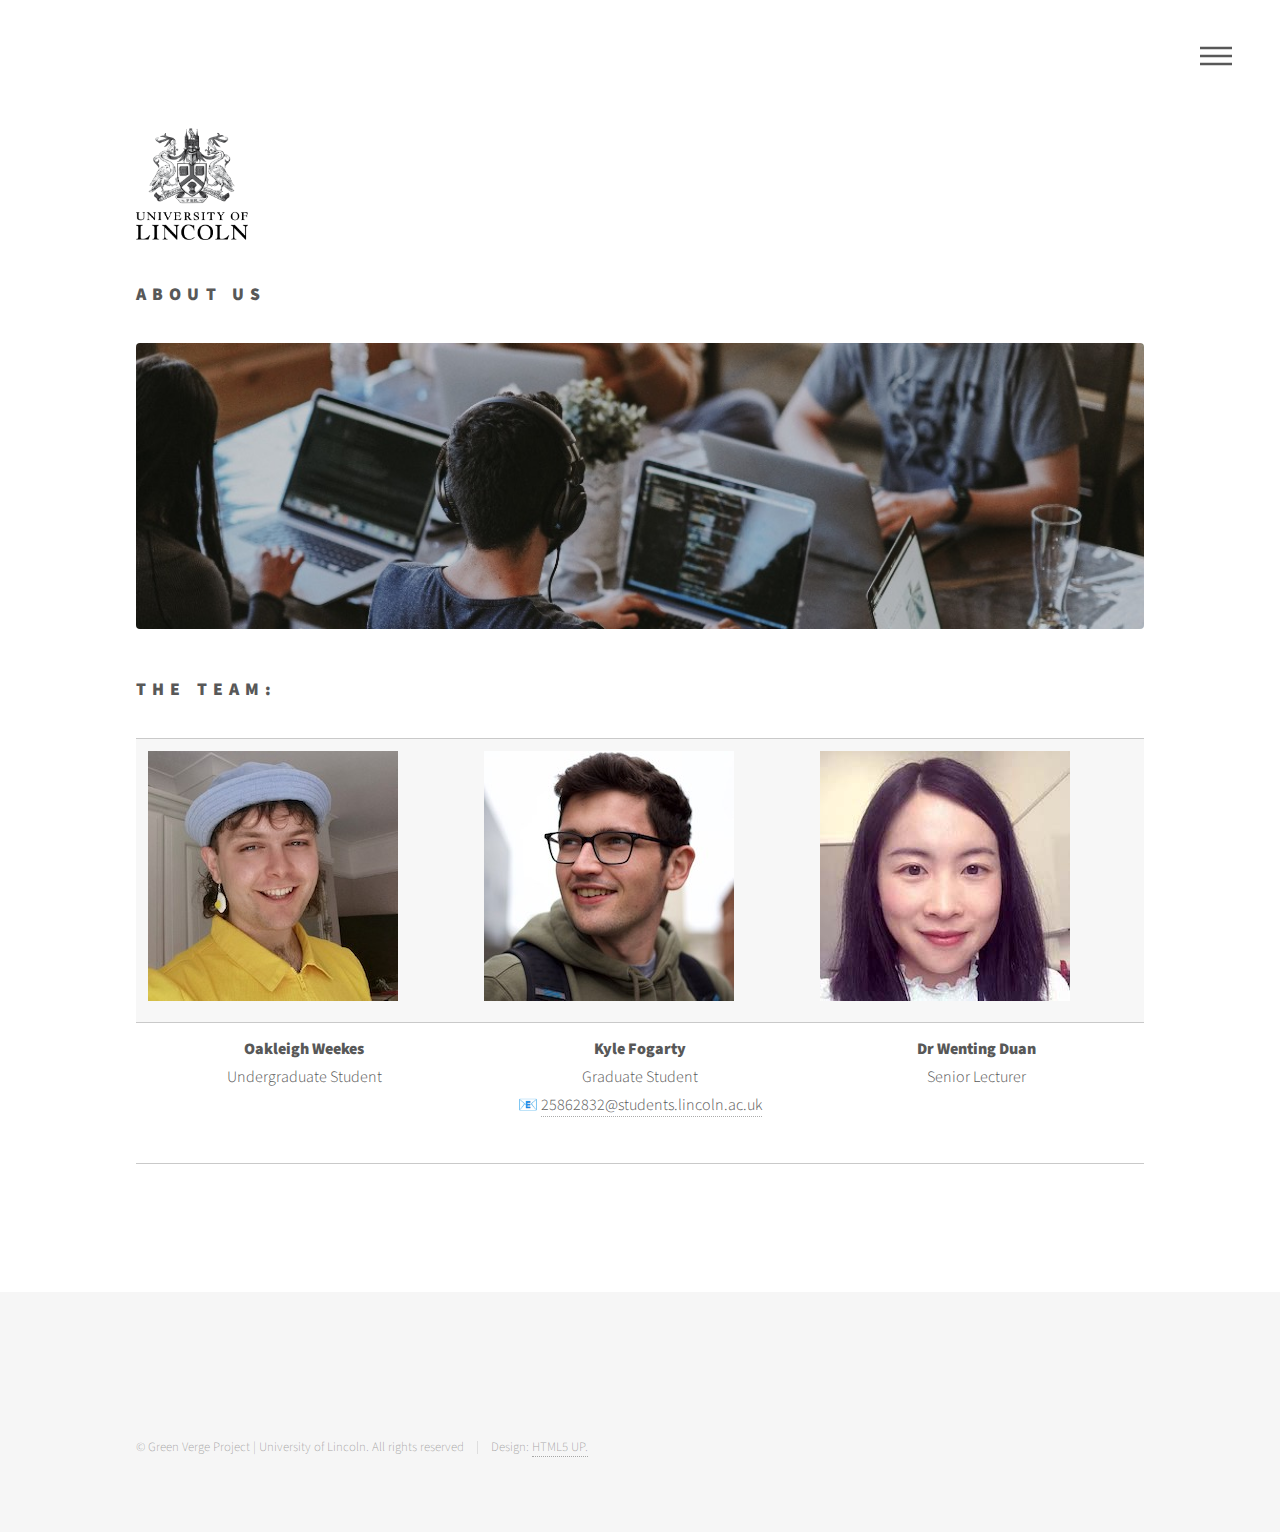
==== about.html @ 8d2dbd04 "Update to website" ====
<!DOCTYPE HTML>
<!--
	Phantom by HTML5 UP
	html5up.net | @ajlkn
	Free for personal and commercial use under the CCA 3.0 license (html5up.net/license)
-->
<html>
	<head>
		<title>Green Verge Project | University of Lincoln</title>
		<meta charset="utf-8" />
		<meta name="viewport" content="width=device-width, initial-scale=1, user-scalable=no" />
		<link rel="stylesheet" href="assets/css/main.css" />
		<noscript><link rel="stylesheet" href="assets/css/noscript.css" /></noscript>
	</head>
	<body class="is-preload">
		<!-- Wrapper -->
			<div id="wrapper">

				<!-- Header -->
					<header id="header">
						<div class="inner">

							<!-- Logo -->
								<a href="index.html" class="logo">
									<span class="symbol"><img src="images/logo.png" alt="" /></span><span class="title"></span>
								</a>

							<!-- Nav -->
								<nav>
									<ul>
										<li><a href="#menu">Menu</a></li>
									</ul>
								</nav>

						</div>
					</header>

				<!-- Menu -->
					<nav id="menu">
						<h2>Menu</h2>
						<ul>
							<li><a href="index.html">Home</a></li>
			
						</ul>
					</nav>

				<!-- Main -->
					<div id="main">
						<div class="inner">
							<h2>About Us</h2>
							<span class="image main"><img src="images/about_banner.jpg" alt="" /></span>
							<h2>The Team: </h2>

							<!-- <h2>Oakleigh Weekes</h2>
							<p><span class="image left"><img src="images/Oakleigh.jpg" alt=""/></span> Oakleigh is Dr Wenting Duan specialises in computer vision, image processing, and medical image analysis, with her main research work focusing on object detection, image segmentation, multi-modal fusion, and explainable artificial intelligence. Real world applications of this research include biomarker detection from exhaled condensates for COPD patients, AI classification of potato diseases, and automatic ultrasound foetal biometric measurements. </p>
						</div>
						<div class="inner">
							<h2>Kyle Fogarty</h2>
							<p><span class="image left"><img src="images/Kyle.jpg" alt=""/></span>Kyle is Dr Wenting Duan specialises in computer vision, image processing, and medical image analysis, with her main research work focusing on object detection, image segmentation, multi-modal fusion, and explainable artificial intelligence. Real world applications of this research include biomarker detection from exhaled condensates for COPD patients, AI classification of potato diseases, and automatic ultrasound foetal biometric measurements.</p>
						<hr/>
							
							<h2>Dr Wenting Duan</h2>
							<p><span class="image left"><img src="images/Wenting.jpeg" alt="" /></span> Dr Wenting Duan specialises in computer vision, image processing, and medical image analysis, with her main research work focusing on object detection, image segmentation, multi-modal fusion, and explainable artificial intelligence. Real world applications of this research include biomarker detection from exhaled condensates for COPD patients, AI classification of potato diseases, and automatic ultrasound foetal biometric measurements.</p>

							<table>
								<tr>
								  <td style="width:70%"><img src="images/Oakleigh.jpg" alt=""/></td>
								  <td style="width:100%"><p> Dr Wenting Duan specialises in computer vision, image processing, and medical image analysis, with her main research work focusing on object detection, image segmentation, multi-modal fusion, and explainable artificial intelligence. Real world applications of this research include biomarker detection from exhaled condensates for COPD patients, AI classification of potato diseases, and automatic ultrasound foetal biometric measurements.</p></td>
								  
								</tr>
								<tr>
									<td><img src="images/Kyle.jpg" alt=""/></td>
									<td align="left"><p> Blah blah</p></td>
									
								  </tr>
								  <tr>
									<td><img src="images/Wenting.jpeg" alt=""/></td>
									<td align="left"><p> Dr Wenting Duan specialises in computer vision, image processing, and medical image analysis, with her main research work focusing on object detection, image segmentation, multi-modal fusion, and explainable artificial intelligence. Real world applications of this research include biomarker detection from exhaled condensates for COPD patients, AI classification of potato diseases, and automatic ultrasound foetal biometric measurements.</p></td>
									
								  </tr>
							  </table>-->
							  <table>
								<tr>
								  <td style="width: 250px;"><img src="images/Oakleigh.jpg" alt=""/></td>
								  <td style="width: 250px;"><img src="images/Kyle.jpg" alt=""/></td>
								  <td style="width: 250px;"><img src="images/Wenting.jpeg" alt=""/></td>
								</tr>
								<tr>
									<td><p  style="text-align:center;"> <strong>Oakleigh Weekes </strong><br> Undergraduate Student</p> </td>
									<td><p  style="text-align:center;"> <strong>Kyle Fogarty</strong> <br> Graduate Student <br> 📧 <a href="mailto:25862832@students.lincoln.ac.uk">25862832@students.lincoln.ac.uk</a></p></td>
									<td><p  style="text-align:center;"> <strong>Dr Wenting Duan</strong> <br> Senior Lecturer </p></td>
								  </tr>
								</table>
						</div>
					</div>

					<!-- Footer -->
					<footer id="footer">
						<div class="inner">
							<ul class="copyright">
								<li>&copy; Green Verge Project | University of Lincoln. All rights reserved</li><li>Design: <a href="http://html5up.net">HTML5 UP.</a>
								</a></li>
							</ul>
					
					</footer>

			
  

  
  
			</div>

		<!-- Scripts -->
			<script src="assets/js/jquery.min.js"></script>
			<script src="assets/js/browser.min.js"></script>
			<script src="assets/js/breakpoints.min.js"></script>
			<script src="assets/js/util.js"></script>
			<script src="assets/js/main.js"></script>

	</body>
</html>
---- assets/css/main.css ----
@import url(fontawesome-all.min.css);
@import url("https://fonts.googleapis.com/css?family=Source+Sans+Pro:300,700,900");

/*
	Phantom by HTML5 UP
	html5up.net | @ajlkn
	Free for personal and commercial use under the CCA 3.0 license (html5up.net/license)
*/

html, body, div, span, applet, object,
iframe, h1, h2, h3, h4, h5, h6, p, blockquote,
pre, a, abbr, acronym, address, big, cite,
code, del, dfn, em, img, ins, kbd, q, s, samp,
small, strike, strong, sub, sup, tt, var, b,
u, i, center, dl, dt, dd, ol, ul, li, fieldset,
form, label, legend, table, caption, tbody,
tfoot, thead, tr, th, td, article, aside,
canvas, details, embed, figure, figcaption,
footer, header, hgroup, menu, nav, output, ruby,
section, summary, time, mark, audio, video {
	margin: 0;
	padding: 0;
	border: 0;
	font-size: 100%;
	font: inherit;
	vertical-align: baseline;}

article, aside, details, figcaption, figure,
footer, header, hgroup, menu, nav, section {
	display: block;}

body {
	line-height: 1;
}

ol, ul {
	list-style: none;
}

blockquote, q {
	quotes: none;
}

	blockquote:before, blockquote:after, q:before, q:after {
		content: '';
		content: none;
	}

table {
	border-collapse: collapse;
	border-spacing: 0;
}

body {
	-webkit-text-size-adjust: none;
}

mark {
	background-color: transparent;
	color: inherit;
}

input::-moz-focus-inner {
	border: 0;
	padding: 0;
}

input, select, textarea {
	-moz-appearance: none;
	-webkit-appearance: none;
	-ms-appearance: none;
	appearance: none;
}

/* Basic */

	@-ms-viewport {
		width: device-width;
	}

	body {
		-ms-overflow-style: scrollbar;
	}

	@media screen and (max-width: 480px) {

		html, body {
			min-width: 320px;
		}

	}

	html {
		box-sizing: border-box;
	}

	*, *:before, *:after {
		box-sizing: inherit;
	}

	body {
		background: #ffffff;
	}

		body.is-preload *, body.is-preload *:before, body.is-preload *:after {
			-moz-animation: none !important;
			-webkit-animation: none !important;
			-ms-animation: none !important;
			animation: none !important;
			-moz-transition: none !important;
			-webkit-transition: none !important;
			-ms-transition: none !important;
			transition: none !important;
		}

/* Type */

	body, input, select, textarea {
		color: #585858;
		font-family: "Source Sans Pro", Helvetica, sans-serif;
		font-size: 16pt;
		font-weight: 300;
		line-height: 1.75;
	}

		@media screen and (max-width: 1680px) {

			body, input, select, textarea {
				font-size: 14pt;
			}

		}

		@media screen and (max-width: 1280px) {

			body, input, select, textarea {
				font-size: 12pt;
			}

		}

	a {
		-moz-transition: border-bottom-color 0.2s ease, color 0.2s ease;
		-webkit-transition: border-bottom-color 0.2s ease, color 0.2s ease;
		-ms-transition: border-bottom-color 0.2s ease, color 0.2s ease;
		transition: border-bottom-color 0.2s ease, color 0.2s ease;
		text-decoration: none;
		color: #585858;
		border-bottom: dotted 1px rgba(88, 88, 88, 0.5);
	}

		a:hover {
			border-bottom-color: transparent;
			color: #f2849e !important;
		}

	strong, b {
		font-weight: 900;
	}

	em, i {
		font-style: italic;
	}

	p {
		margin: 0 0 2em 0;
	}

	h1 {
		font-size: 2.75em;
		font-weight: 700;
		line-height: 1.3;
		margin: 0 0 1em 0;
		letter-spacing: -0.035em;
	}

		h1 a {
			color: inherit;
		}

		@media screen and (max-width: 736px) {

			h1 {
				font-size: 2em;
				margin: 0 0 1em 0;
			}

		}

		@media screen and (max-width: 360px) {

			h1 {
				font-size: 1.75em;
			}

		}

	h2, h3, h4, h5, h6 {
		font-weight: 900;
		line-height: 1.5;
		margin: 0 0 2em 0;
		text-transform: uppercase;
		letter-spacing: 0.35em;
	}

		h2 a, h3 a, h4 a, h5 a, h6 a {
			color: inherit;
		}

	h2 {
		font-size: 1.1em;
	}

	h3 {
		font-size: 1em;
	}

	h4 {
		font-size: 0.8em;
	}

	h5 {
		font-size: 0.8em;
	}

	h6 {
		font-size: 0.8em;
	}

	@media screen and (max-width: 980px) {

		h1 br, h2 br, h3 br, h4 br, h5 br, h6 br {
			display: none;
		}

	}

	@media screen and (max-width: 736px) {

		h2 {
			font-size: 1em;
		}

		h3 {
			font-size: 0.8em;
		}

	}

	sub {
		font-size: 0.8em;
		position: relative;
		top: 0.5em;
	}

	sup {
		font-size: 0.8em;
		position: relative;
		top: -0.5em;
	}

	blockquote {
		border-left: solid 4px #c9c9c9;
		font-style: italic;
		margin: 0 0 2em 0;
		padding: 0.5em 0 0.5em 2em;
	}

	code {
		background: rgba(144, 144, 144, 0.075);
		border-radius: 4px;
		border: solid 1px #c9c9c9;
		font-family: "Courier New", monospace;
		font-size: 0.9em;
		margin: 0 0.25em;
		padding: 0.25em 0.65em;
	}

	pre {
		-webkit-overflow-scrolling: touch;
		font-family: "Courier New", monospace;
		font-size: 0.9em;
		margin: 0 0 2em 0;
	}

		pre code {
			display: block;
			line-height: 1.75;
			padding: 1em 1.5em;
			overflow-x: auto;
		}

	hr {
		border: 0;
		border-bottom: solid 1px #c9c9c9;
		margin: 2em 0;
	}

		hr.major {
			margin: 3em 0;
		}

	.align-left {
		text-align: left;
	}

	.align-center {
		text-align: center;
	}

	.align-right {
		text-align: right;
	}

/* Row */

	.row {
		display: flex;
		flex-wrap: wrap;
		box-sizing: border-box;
		align-items: stretch;
	}

		.row > * {
			box-sizing: border-box;
		}

		.row.gtr-uniform > * > :last-child {
			margin-bottom: 0;
		}

		.row.aln-left {
			justify-content: flex-start;
		}

		.row.aln-center {
			justify-content: center;
		}

		.row.aln-right {
			justify-content: flex-end;
		}

		.row.aln-top {
			align-items: flex-start;
		}

		.row.aln-middle {
			align-items: center;
		}

		.row.aln-bottom {
			align-items: flex-end;
		}

		.row > .imp {
			order: -1;
		}

		.row > .col-1 {
			width: 8.33333%;
		}

		.row > .off-1 {
			margin-left: 8.33333%;
		}

		.row > .col-2 {
			width: 16.66667%;
		}

		.row > .off-2 {
			margin-left: 16.66667%;
		}

		.row > .col-3 {
			width: 25%;
		}

		.row > .off-3 {
			margin-left: 25%;
		}

		.row > .col-4 {
			width: 33.33333%;
		}

		.row > .off-4 {
			margin-left: 33.33333%;
		}

		.row > .col-5 {
			width: 41.66667%;
		}

		.row > .off-5 {
			margin-left: 41.66667%;
		}

		.row > .col-6 {
			width: 50%;
		}

		.row > .off-6 {
			margin-left: 50%;
		}

		.row > .col-7 {
			width: 58.33333%;
		}

		.row > .off-7 {
			margin-left: 58.33333%;
		}

		.row > .col-8 {
			width: 66.66667%;
		}

		.row > .off-8 {
			margin-left: 66.66667%;
		}

		.row > .col-9 {
			width: 75%;
		}

		.row > .off-9 {
			margin-left: 75%;
		}

		.row > .col-10 {
			width: 83.33333%;
		}

		.row > .off-10 {
			margin-left: 83.33333%;
		}

		.row > .col-11 {
			width: 91.66667%;
		}

		.row > .off-11 {
			margin-left: 91.66667%;
		}

		.row > .col-12 {
			width: 100%;
		}

		.row > .off-12 {
			margin-left: 100%;
		}

		.row.gtr-0 {
			margin-top: 0;
			margin-left: 0em;
		}

			.row.gtr-0 > * {
				padding: 0 0 0 0em;
			}

			.row.gtr-0.gtr-uniform {
				margin-top: 0em;
			}

				.row.gtr-0.gtr-uniform > * {
					padding-top: 0em;
				}

		.row.gtr-25 {
			margin-top: 0;
			margin-left: -0.5em;
		}

			.row.gtr-25 > * {
				padding: 0 0 0 0.5em;
			}

			.row.gtr-25.gtr-uniform {
				margin-top: -0.5em;
			}

				.row.gtr-25.gtr-uniform > * {
					padding-top: 0.5em;
				}

		.row.gtr-50 {
			margin-top: 0;
			margin-left: -1em;
		}

			.row.gtr-50 > * {
				padding: 0 0 0 1em;
			}

			.row.gtr-50.gtr-uniform {
				margin-top: -1em;
			}

				.row.gtr-50.gtr-uniform > * {
					padding-top: 1em;
				}

		.row {
			margin-top: 0;
			margin-left: -2em;
		}

			.row > * {
				padding: 0 0 0 2em;
			}

			.row.gtr-uniform {
				margin-top: -2em;
			}

				.row.gtr-uniform > * {
					padding-top: 2em;
				}

		.row.gtr-150 {
			margin-top: 0;
			margin-left: -3em;
		}

			.row.gtr-150 > * {
				padding: 0 0 0 3em;
			}

			.row.gtr-150.gtr-uniform {
				margin-top: -3em;
			}

				.row.gtr-150.gtr-uniform > * {
					padding-top: 3em;
				}

		.row.gtr-200 {
			margin-top: 0;
			margin-left: -4em;
		}

			.row.gtr-200 > * {
				padding: 0 0 0 4em;
			}

			.row.gtr-200.gtr-uniform {
				margin-top: -4em;
			}

				.row.gtr-200.gtr-uniform > * {
					padding-top: 4em;
				}

		@media screen and (max-width: 1680px) {

			.row {
				display: flex;
				flex-wrap: wrap;
				box-sizing: border-box;
				align-items: stretch;
			}

				.row > * {
					box-sizing: border-box;
				}

				.row.gtr-uniform > * > :last-child {
					margin-bottom: 0;
				}

				.row.aln-left {
					justify-content: flex-start;
				}

				.row.aln-center {
					justify-content: center;
				}

				.row.aln-right {
					justify-content: flex-end;
				}

				.row.aln-top {
					align-items: flex-start;
				}

				.row.aln-middle {
					align-items: center;
				}

				.row.aln-bottom {
					align-items: flex-end;
				}

				.row > .imp-xlarge {
					order: -1;
				}

				.row > .col-1-xlarge {
					width: 8.33333%;
				}

				.row > .off-1-xlarge {
					margin-left: 8.33333%;
				}

				.row > .col-2-xlarge {
					width: 16.66667%;
				}

				.row > .off-2-xlarge {
					margin-left: 16.66667%;
				}

				.row > .col-3-xlarge {
					width: 25%;
				}

				.row > .off-3-xlarge {
					margin-left: 25%;
				}

				.row > .col-4-xlarge {
					width: 33.33333%;
				}

				.row > .off-4-xlarge {
					margin-left: 33.33333%;
				}

				.row > .col-5-xlarge {
					width: 41.66667%;
				}

				.row > .off-5-xlarge {
					margin-left: 41.66667%;
				}

				.row > .col-6-xlarge {
					width: 50%;
				}

				.row > .off-6-xlarge {
					margin-left: 50%;
				}

				.row > .col-7-xlarge {
					width: 58.33333%;
				}

				.row > .off-7-xlarge {
					margin-left: 58.33333%;
				}

				.row > .col-8-xlarge {
					width: 66.66667%;
				}

				.row > .off-8-xlarge {
					margin-left: 66.66667%;
				}

				.row > .col-9-xlarge {
					width: 75%;
				}

				.row > .off-9-xlarge {
					margin-left: 75%;
				}

				.row > .col-10-xlarge {
					width: 83.33333%;
				}

				.row > .off-10-xlarge {
					margin-left: 83.33333%;
				}

				.row > .col-11-xlarge {
					width: 91.66667%;
				}

				.row > .off-11-xlarge {
					margin-left: 91.66667%;
				}

				.row > .col-12-xlarge {
					width: 100%;
				}

				.row > .off-12-xlarge {
					margin-left: 100%;
				}

				.row.gtr-0 {
					margin-top: 0;
					margin-left: 0em;
				}

					.row.gtr-0 > * {
						padding: 0 0 0 0em;
					}

					.row.gtr-0.gtr-uniform {
						margin-top: 0em;
					}

						.row.gtr-0.gtr-uniform > * {
							padding-top: 0em;
						}

				.row.gtr-25 {
					margin-top: 0;
					margin-left: -0.5em;
				}

					.row.gtr-25 > * {
						padding: 0 0 0 0.5em;
					}

					.row.gtr-25.gtr-uniform {
						margin-top: -0.5em;
					}

						.row.gtr-25.gtr-uniform > * {
							padding-top: 0.5em;
						}

				.row.gtr-50 {
					margin-top: 0;
					margin-left: -1em;
				}

					.row.gtr-50 > * {
						padding: 0 0 0 1em;
					}

					.row.gtr-50.gtr-uniform {
						margin-top: -1em;
					}

						.row.gtr-50.gtr-uniform > * {
							padding-top: 1em;
						}

				.row {
					margin-top: 0;
					margin-left: -2em;
				}

					.row > * {
						padding: 0 0 0 2em;
					}

					.row.gtr-uniform {
						margin-top: -2em;
					}

						.row.gtr-uniform > * {
							padding-top: 2em;
						}

				.row.gtr-150 {
					margin-top: 0;
					margin-left: -3em;
				}

					.row.gtr-150 > * {
						padding: 0 0 0 3em;
					}

					.row.gtr-150.gtr-uniform {
						margin-top: -3em;
					}

						.row.gtr-150.gtr-uniform > * {
							padding-top: 3em;
						}

				.row.gtr-200 {
					margin-top: 0;
					margin-left: -4em;
				}

					.row.gtr-200 > * {
						padding: 0 0 0 4em;
					}

					.row.gtr-200.gtr-uniform {
						margin-top: -4em;
					}

						.row.gtr-200.gtr-uniform > * {
							padding-top: 4em;
						}

		}

		@media screen and (max-width: 1280px) {

			.row {
				display: flex;
				flex-wrap: wrap;
				box-sizing: border-box;
				align-items: stretch;
			}

				.row > * {
					box-sizing: border-box;
				}

				.row.gtr-uniform > * > :last-child {
					margin-bottom: 0;
				}

				.row.aln-left {
					justify-content: flex-start;
				}

				.row.aln-center {
					justify-content: center;
				}

				.row.aln-right {
					justify-content: flex-end;
				}

				.row.aln-top {
					align-items: flex-start;
				}

				.row.aln-middle {
					align-items: center;
				}

				.row.aln-bottom {
					align-items: flex-end;
				}

				.row > .imp-large {
					order: -1;
				}

				.row > .col-1-large {
					width: 8.33333%;
				}

				.row > .off-1-large {
					margin-left: 8.33333%;
				}

				.row > .col-2-large {
					width: 16.66667%;
				}

				.row > .off-2-large {
					margin-left: 16.66667%;
				}

				.row > .col-3-large {
					width: 25%;
				}

				.row > .off-3-large {
					margin-left: 25%;
				}

				.row > .col-4-large {
					width: 33.33333%;
				}

				.row > .off-4-large {
					margin-left: 33.33333%;
				}

				.row > .col-5-large {
					width: 41.66667%;
				}

				.row > .off-5-large {
					margin-left: 41.66667%;
				}

				.row > .col-6-large {
					width: 50%;
				}

				.row > .off-6-large {
					margin-left: 50%;
				}

				.row > .col-7-large {
					width: 58.33333%;
				}

				.row > .off-7-large {
					margin-left: 58.33333%;
				}

				.row > .col-8-large {
					width: 66.66667%;
				}

				.row > .off-8-large {
					margin-left: 66.66667%;
				}

				.row > .col-9-large {
					width: 75%;
				}

				.row > .off-9-large {
					margin-left: 75%;
				}

				.row > .col-10-large {
					width: 83.33333%;
				}

				.row > .off-10-large {
					margin-left: 83.33333%;
				}

				.row > .col-11-large {
					width: 91.66667%;
				}

				.row > .off-11-large {
					margin-left: 91.66667%;
				}

				.row > .col-12-large {
					width: 100%;
				}

				.row > .off-12-large {
					margin-left: 100%;
				}

				.row.gtr-0 {
					margin-top: 0;
					margin-left: 0em;
				}

					.row.gtr-0 > * {
						padding: 0 0 0 0em;
					}

					.row.gtr-0.gtr-uniform {
						margin-top: 0em;
					}

						.row.gtr-0.gtr-uniform > * {
							padding-top: 0em;
						}

				.row.gtr-25 {
					margin-top: 0;
					margin-left: -0.5em;
				}

					.row.gtr-25 > * {
						padding: 0 0 0 0.5em;
					}

					.row.gtr-25.gtr-uniform {
						margin-top: -0.5em;
					}

						.row.gtr-25.gtr-uniform > * {
							padding-top: 0.5em;
						}

				.row.gtr-50 {
					margin-top: 0;
					margin-left: -1em;
				}

					.row.gtr-50 > * {
						padding: 0 0 0 1em;
					}

					.row.gtr-50.gtr-uniform {
						margin-top: -1em;
					}

						.row.gtr-50.gtr-uniform > * {
							padding-top: 1em;
						}

				.row {
					margin-top: 0;
					margin-left: -2em;
				}

					.row > * {
						padding: 0 0 0 2em;
					}

					.row.gtr-uniform {
						margin-top: -2em;
					}

						.row.gtr-uniform > * {
							padding-top: 2em;
						}

				.row.gtr-150 {
					margin-top: 0;
					margin-left: -3em;
				}

					.row.gtr-150 > * {
						padding: 0 0 0 3em;
					}

					.row.gtr-150.gtr-uniform {
						margin-top: -3em;
					}

						.row.gtr-150.gtr-uniform > * {
							padding-top: 3em;
						}

				.row.gtr-200 {
					margin-top: 0;
					margin-left: -4em;
				}

					.row.gtr-200 > * {
						padding: 0 0 0 4em;
					}

					.row.gtr-200.gtr-uniform {
						margin-top: -4em;
					}

						.row.gtr-200.gtr-uniform > * {
							padding-top: 4em;
						}

		}

		@media screen and (max-width: 980px) {

			.row {
				display: flex;
				flex-wrap: wrap;
				box-sizing: border-box;
				align-items: stretch;
			}

				.row > * {
					box-sizing: border-box;
				}

				.row.gtr-uniform > * > :last-child {
					margin-bottom: 0;
				}

				.row.aln-left {
					justify-content: flex-start;
				}

				.row.aln-center {
					justify-content: center;
				}

				.row.aln-right {
					justify-content: flex-end;
				}

				.row.aln-top {
					align-items: flex-start;
				}

				.row.aln-middle {
					align-items: center;
				}

				.row.aln-bottom {
					align-items: flex-end;
				}

				.row > .imp-medium {
					order: -1;
				}

				.row > .col-1-medium {
					width: 8.33333%;
				}

				.row > .off-1-medium {
					margin-left: 8.33333%;
				}

				.row > .col-2-medium {
					width: 16.66667%;
				}

				.row > .off-2-medium {
					margin-left: 16.66667%;
				}

				.row > .col-3-medium {
					width: 25%;
				}

				.row > .off-3-medium {
					margin-left: 25%;
				}

				.row > .col-4-medium {
					width: 33.33333%;
				}

				.row > .off-4-medium {
					margin-left: 33.33333%;
				}

				.row > .col-5-medium {
					width: 41.66667%;
				}

				.row > .off-5-medium {
					margin-left: 41.66667%;
				}

				.row > .col-6-medium {
					width: 50%;
				}

				.row > .off-6-medium {
					margin-left: 50%;
				}

				.row > .col-7-medium {
					width: 58.33333%;
				}

				.row > .off-7-medium {
					margin-left: 58.33333%;
				}

				.row > .col-8-medium {
					width: 66.66667%;
				}

				.row > .off-8-medium {
					margin-left: 66.66667%;
				}

				.row > .col-9-medium {
					width: 75%;
				}

				.row > .off-9-medium {
					margin-left: 75%;
				}

				.row > .col-10-medium {
					width: 83.33333%;
				}

				.row > .off-10-medium {
					margin-left: 83.33333%;
				}

				.row > .col-11-medium {
					width: 91.66667%;
				}

				.row > .off-11-medium {
					margin-left: 91.66667%;
				}

				.row > .col-12-medium {
					width: 100%;
				}

				.row > .off-12-medium {
					margin-left: 100%;
				}

				.row.gtr-0 {
					margin-top: 0;
					margin-left: 0em;
				}

					.row.gtr-0 > * {
						padding: 0 0 0 0em;
					}

					.row.gtr-0.gtr-uniform {
						margin-top: 0em;
					}

						.row.gtr-0.gtr-uniform > * {
							padding-top: 0em;
						}

				.row.gtr-25 {
					margin-top: 0;
					margin-left: -0.375em;
				}

					.row.gtr-25 > * {
						padding: 0 0 0 0.375em;
					}

					.row.gtr-25.gtr-uniform {
						margin-top: -0.375em;
					}

						.row.gtr-25.gtr-uniform > * {
							padding-top: 0.375em;
						}

				.row.gtr-50 {
					margin-top: 0;
					margin-left: -0.75em;
				}

					.row.gtr-50 > * {
						padding: 0 0 0 0.75em;
					}

					.row.gtr-50.gtr-uniform {
						margin-top: -0.75em;
					}

						.row.gtr-50.gtr-uniform > * {
							padding-top: 0.75em;
						}

				.row {
					margin-top: 0;
					margin-left: -1.5em;
				}

					.row > * {
						padding: 0 0 0 1.5em;
					}

					.row.gtr-uniform {
						margin-top: -1.5em;
					}

						.row.gtr-uniform > * {
							padding-top: 1.5em;
						}

				.row.gtr-150 {
					margin-top: 0;
					margin-left: -2.25em;
				}

					.row.gtr-150 > * {
						padding: 0 0 0 2.25em;
					}

					.row.gtr-150.gtr-uniform {
						margin-top: -2.25em;
					}

						.row.gtr-150.gtr-uniform > * {
							padding-top: 2.25em;
						}

				.row.gtr-200 {
					margin-top: 0;
					margin-left: -3em;
				}

					.row.gtr-200 > * {
						padding: 0 0 0 3em;
					}

					.row.gtr-200.gtr-uniform {
						margin-top: -3em;
					}

						.row.gtr-200.gtr-uniform > * {
							padding-top: 3em;
						}

		}

		@media screen and (max-width: 736px) {

			.row {
				display: flex;
				flex-wrap: wrap;
				box-sizing: border-box;
				align-items: stretch;
			}

				.row > * {
					box-sizing: border-box;
				}

				.row.gtr-uniform > * > :last-child {
					margin-bottom: 0;
				}

				.row.aln-left {
					justify-content: flex-start;
				}

				.row.aln-center {
					justify-content: center;
				}

				.row.aln-right {
					justify-content: flex-end;
				}

				.row.aln-top {
					align-items: flex-start;
				}

				.row.aln-middle {
					align-items: center;
				}

				.row.aln-bottom {
					align-items: flex-end;
				}

				.row > .imp-small {
					order: -1;
				}

				.row > .col-1-small {
					width: 8.33333%;
				}

				.row > .off-1-small {
					margin-left: 8.33333%;
				}

				.row > .col-2-small {
					width: 16.66667%;
				}

				.row > .off-2-small {
					margin-left: 16.66667%;
				}

				.row > .col-3-small {
					width: 25%;
				}

				.row > .off-3-small {
					margin-left: 25%;
				}

				.row > .col-4-small {
					width: 33.33333%;
				}

				.row > .off-4-small {
					margin-left: 33.33333%;
				}

				.row > .col-5-small {
					width: 41.66667%;
				}

				.row > .off-5-small {
					margin-left: 41.66667%;
				}

				.row > .col-6-small {
					width: 50%;
				}

				.row > .off-6-small {
					margin-left: 50%;
				}

				.row > .col-7-small {
					width: 58.33333%;
				}

				.row > .off-7-small {
					margin-left: 58.33333%;
				}

				.row > .col-8-small {
					width: 66.66667%;
				}

				.row > .off-8-small {
					margin-left: 66.66667%;
				}

				.row > .col-9-small {
					width: 75%;
				}

				.row > .off-9-small {
					margin-left: 75%;
				}

				.row > .col-10-small {
					width: 83.33333%;
				}

				.row > .off-10-small {
					margin-left: 83.33333%;
				}

				.row > .col-11-small {
					width: 91.66667%;
				}

				.row > .off-11-small {
					margin-left: 91.66667%;
				}

				.row > .col-12-small {
					width: 100%;
				}

				.row > .off-12-small {
					margin-left: 100%;
				}

				.row.gtr-0 {
					margin-top: 0;
					margin-left: 0em;
				}

					.row.gtr-0 > * {
						padding: 0 0 0 0em;
					}

					.row.gtr-0.gtr-uniform {
						margin-top: 0em;
					}

						.row.gtr-0.gtr-uniform > * {
							padding-top: 0em;
						}

				.row.gtr-25 {
					margin-top: 0;
					margin-left: -0.25em;
				}

					.row.gtr-25 > * {
						padding: 0 0 0 0.25em;
					}

					.row.gtr-25.gtr-uniform {
						margin-top: -0.25em;
					}

						.row.gtr-25.gtr-uniform > * {
							padding-top: 0.25em;
						}

				.row.gtr-50 {
					margin-top: 0;
					margin-left: -0.5em;
				}

					.row.gtr-50 > * {
						padding: 0 0 0 0.5em;
					}

					.row.gtr-50.gtr-uniform {
						margin-top: -0.5em;
					}

						.row.gtr-50.gtr-uniform > * {
							padding-top: 0.5em;
						}

				.row {
					margin-top: 0;
					margin-left: -1em;
				}

					.row > * {
						padding: 0 0 0 1em;
					}

					.row.gtr-uniform {
						margin-top: -1em;
					}

						.row.gtr-uniform > * {
							padding-top: 1em;
						}

				.row.gtr-150 {
					margin-top: 0;
					margin-left: -1.5em;
				}

					.row.gtr-150 > * {
						padding: 0 0 0 1.5em;
					}

					.row.gtr-150.gtr-uniform {
						margin-top: -1.5em;
					}

						.row.gtr-150.gtr-uniform > * {
							padding-top: 1.5em;
						}

				.row.gtr-200 {
					margin-top: 0;
					margin-left: -2em;
				}

					.row.gtr-200 > * {
						padding: 0 0 0 2em;
					}

					.row.gtr-200.gtr-uniform {
						margin-top: -2em;
					}

						.row.gtr-200.gtr-uniform > * {
							padding-top: 2em;
						}

		}

		@media screen and (max-width: 480px) {

			.row {
				display: flex;
				flex-wrap: wrap;
				box-sizing: border-box;
				align-items: stretch;
			}

				.row > * {
					box-sizing: border-box;
				}

				.row.gtr-uniform > * > :last-child {
					margin-bottom: 0;
				}

				.row.aln-left {
					justify-content: flex-start;
				}

				.row.aln-center {
					justify-content: center;
				}

				.row.aln-right {
					justify-content: flex-end;
				}

				.row.aln-top {
					align-items: flex-start;
				}

				.row.aln-middle {
					align-items: center;
				}

				.row.aln-bottom {
					align-items: flex-end;
				}

				.row > .imp-xsmall {
					order: -1;
				}

				.row > .col-1-xsmall {
					width: 8.33333%;
				}

				.row > .off-1-xsmall {
					margin-left: 8.33333%;
				}

				.row > .col-2-xsmall {
					width: 16.66667%;
				}

				.row > .off-2-xsmall {
					margin-left: 16.66667%;
				}

				.row > .col-3-xsmall {
					width: 25%;
				}

				.row > .off-3-xsmall {
					margin-left: 25%;
				}

				.row > .col-4-xsmall {
					width: 33.33333%;
				}

				.row > .off-4-xsmall {
					margin-left: 33.33333%;
				}

				.row > .col-5-xsmall {
					width: 41.66667%;
				}

				.row > .off-5-xsmall {
					margin-left: 41.66667%;
				}

				.row > .col-6-xsmall {
					width: 50%;
				}

				.row > .off-6-xsmall {
					margin-left: 50%;
				}

				.row > .col-7-xsmall {
					width: 58.33333%;
				}

				.row > .off-7-xsmall {
					margin-left: 58.33333%;
				}

				.row > .col-8-xsmall {
					width: 66.66667%;
				}

				.row > .off-8-xsmall {
					margin-left: 66.66667%;
				}

				.row > .col-9-xsmall {
					width: 75%;
				}

				.row > .off-9-xsmall {
					margin-left: 75%;
				}

				.row > .col-10-xsmall {
					width: 83.33333%;
				}

				.row > .off-10-xsmall {
					margin-left: 83.33333%;
				}

				.row > .col-11-xsmall {
					width: 91.66667%;
				}

				.row > .off-11-xsmall {
					margin-left: 91.66667%;
				}

				.row > .col-12-xsmall {
					width: 100%;
				}

				.row > .off-12-xsmall {
					margin-left: 100%;
				}

				.row.gtr-0 {
					margin-top: 0;
					margin-left: 0em;
				}

					.row.gtr-0 > * {
						padding: 0 0 0 0em;
					}

					.row.gtr-0.gtr-uniform {
						margin-top: 0em;
					}

						.row.gtr-0.gtr-uniform > * {
							padding-top: 0em;
						}

				.row.gtr-25 {
					margin-top: 0;
					margin-left: -0.25em;
				}

					.row.gtr-25 > * {
						padding: 0 0 0 0.25em;
					}

					.row.gtr-25.gtr-uniform {
						margin-top: -0.25em;
					}

						.row.gtr-25.gtr-uniform > * {
							padding-top: 0.25em;
						}

				.row.gtr-50 {
					margin-top: 0;
					margin-left: -0.5em;
				}

					.row.gtr-50 > * {
						padding: 0 0 0 0.5em;
					}

					.row.gtr-50.gtr-uniform {
						margin-top: -0.5em;
					}

						.row.gtr-50.gtr-uniform > * {
							padding-top: 0.5em;
						}

				.row {
					margin-top: 0;
					margin-left: -1em;
				}

					.row > * {
						padding: 0 0 0 1em;
					}

					.row.gtr-uniform {
						margin-top: -1em;
					}

						.row.gtr-uniform > * {
							padding-top: 1em;
						}

				.row.gtr-150 {
					margin-top: 0;
					margin-left: -1.5em;
				}

					.row.gtr-150 > * {
						padding: 0 0 0 1.5em;
					}

					.row.gtr-150.gtr-uniform {
						margin-top: -1.5em;
					}

						.row.gtr-150.gtr-uniform > * {
							padding-top: 1.5em;
						}

				.row.gtr-200 {
					margin-top: 0;
					margin-left: -2em;
				}

					.row.gtr-200 > * {
						padding: 0 0 0 2em;
					}

					.row.gtr-200.gtr-uniform {
						margin-top: -2em;
					}

						.row.gtr-200.gtr-uniform > * {
							padding-top: 2em;
						}

		}

/* Section/Article */

	section.special, article.special {
		text-align: center;
	}

	header p {
		margin-top: -1em;
	}

	@media screen and (max-width: 736px) {

		header p {
			margin-top: 0;
		}

	}

/* Icon */

	.icon {
		text-decoration: none;
		border-bottom: none;
		position: relative;
	}

		.icon:before {
			-moz-osx-font-smoothing: grayscale;
			-webkit-font-smoothing: antialiased;
			display: inline-block;
			font-style: normal;
			font-variant: normal;
			text-rendering: auto;
			line-height: 1;
			text-transform: none !important;
			font-family: 'Font Awesome 5 Free';
			font-weight: 400;
		}

		.icon > .label {
			display: none;
		}

		.icon:before {
			line-height: inherit;
		}

		.icon.solid:before {
			font-weight: 900;
		}

		.icon.brands:before {
			font-family: 'Font Awesome 5 Brands';
		}

		.icon.style2 {
			-moz-transition: background-color 0.2s ease-in-out, color 0.2s ease-in-out, border-color 0.2s ease-in-out;
			-webkit-transition: background-color 0.2s ease-in-out, color 0.2s ease-in-out, border-color 0.2s ease-in-out;
			-ms-transition: background-color 0.2s ease-in-out, color 0.2s ease-in-out, border-color 0.2s ease-in-out;
			transition: background-color 0.2s ease-in-out, color 0.2s ease-in-out, border-color 0.2s ease-in-out;
			background-color: transparent;
			border: solid 1px #c9c9c9;
			border-radius: 4px;
			width: 2.65em;
			height: 2.65em;
			display: inline-block;
			text-align: center;
			line-height: 2.65em;
			color: inherit;
		}

			.icon.style2:before {
				font-size: 1.1em;
			}

			.icon.style2:hover {
				color: #f2849e;
				border-color: #f2849e;
			}

			.icon.style2:active {
				background-color: rgba(242, 132, 158, 0.1);
			}

/* List */

	ol {
		list-style: decimal;
		margin: 0 0 2em 0;
		padding-left: 1.25em;
	}

		ol li {
			padding-left: 0.25em;
		}

	ul {
		list-style: disc;
		margin: 0 0 2em 0;
		padding-left: 1em;
	}

		ul li {
			padding-left: 0.5em;
		}

		ul.alt {
			list-style: none;
			padding-left: 0;
		}

			ul.alt li {
				border-top: solid 1px #c9c9c9;
				padding: 0.5em 0;
			}

				ul.alt li:first-child {
					border-top: 0;
					padding-top: 0;
				}

	dl {
		margin: 0 0 2em 0;
	}

		dl dt {
			display: block;
			font-weight: 900;
			margin: 0 0 1em 0;
		}

		dl dd {
			margin-left: 2em;
		}

/* Actions */

	ul.actions {
		display: -moz-flex;
		display: -webkit-flex;
		display: -ms-flex;
		display: flex;
		cursor: default;
		list-style: none;
		margin-left: -1em;
		padding-left: 0;
	}

		ul.actions li {
			padding: 0 0 0 1em;
			vertical-align: middle;
		}

		ul.actions.special {
			-moz-justify-content: center;
			-webkit-justify-content: center;
			-ms-justify-content: center;
			justify-content: center;
			width: 100%;
			margin-left: 0;
		}

			ul.actions.special li:first-child {
				padding-left: 0;
			}

		ul.actions.stacked {
			-moz-flex-direction: column;
			-webkit-flex-direction: column;
			-ms-flex-direction: column;
			flex-direction: column;
			margin-left: 0;
		}

			ul.actions.stacked li {
				padding: 1.3em 0 0 0;
			}

				ul.actions.stacked li:first-child {
					padding-top: 0;
				}

		ul.actions.fit {
			width: calc(100% + 1em);
		}

			ul.actions.fit li {
				-moz-flex-grow: 1;
				-webkit-flex-grow: 1;
				-ms-flex-grow: 1;
				flex-grow: 1;
				-moz-flex-shrink: 1;
				-webkit-flex-shrink: 1;
				-ms-flex-shrink: 1;
				flex-shrink: 1;
				width: 100%;
			}

				ul.actions.fit li > * {
					width: 100%;
				}

			ul.actions.fit.stacked {
				width: 100%;
			}

		@media screen and (max-width: 480px) {

			ul.actions:not(.fixed) {
				-moz-flex-direction: column;
				-webkit-flex-direction: column;
				-ms-flex-direction: column;
				flex-direction: column;
				margin-left: 0;
				width: 100% !important;
			}

				ul.actions:not(.fixed) li {
					-moz-flex-grow: 1;
					-webkit-flex-grow: 1;
					-ms-flex-grow: 1;
					flex-grow: 1;
					-moz-flex-shrink: 1;
					-webkit-flex-shrink: 1;
					-ms-flex-shrink: 1;
					flex-shrink: 1;
					padding: 1em 0 0 0;
					text-align: center;
					width: 100%;
				}

					ul.actions:not(.fixed) li > * {
						width: 100%;
					}

					ul.actions:not(.fixed) li:first-child {
						padding-top: 0;
					}

					ul.actions:not(.fixed) li input[type="submit"],
					ul.actions:not(.fixed) li input[type="reset"],
					ul.actions:not(.fixed) li input[type="button"],
					ul.actions:not(.fixed) li button,
					ul.actions:not(.fixed) li .button {
						width: 100%;
					}

						ul.actions:not(.fixed) li input[type="submit"].icon:before,
						ul.actions:not(.fixed) li input[type="reset"].icon:before,
						ul.actions:not(.fixed) li input[type="button"].icon:before,
						ul.actions:not(.fixed) li button.icon:before,
						ul.actions:not(.fixed) li .button.icon:before {
							margin-left: -0.5rem;
						}

		}

/* Icons */

	ul.icons {
		cursor: default;
		list-style: none;
		padding-left: 0;
		margin: -1em 0 2em -1em;
	}

		ul.icons li {
			display: inline-block;
			padding: 1em 0 0 1em;
		}

/* Form */

	form {
		margin: 0 0 2em 0;
		overflow-x: hidden;
	}

		form > :last-child {
			margin-bottom: 0;
		}

		form > .fields {
			display: -moz-flex;
			display: -webkit-flex;
			display: -ms-flex;
			display: flex;
			-moz-flex-wrap: wrap;
			-webkit-flex-wrap: wrap;
			-ms-flex-wrap: wrap;
			flex-wrap: wrap;
			width: calc(100% + 3em);
			margin: -1.5em 0 2em -1.5em;
		}

			form > .fields > .field {
				-moz-flex-grow: 0;
				-webkit-flex-grow: 0;
				-ms-flex-grow: 0;
				flex-grow: 0;
				-moz-flex-shrink: 0;
				-webkit-flex-shrink: 0;
				-ms-flex-shrink: 0;
				flex-shrink: 0;
				padding: 1.5em 0 0 1.5em;
				width: calc(100% - 1.5em);
			}

				form > .fields > .field.half {
					width: calc(50% - 0.75em);
				}

				form > .fields > .field.third {
					width: calc(100%/3 - 0.5em);
				}

				form > .fields > .field.quarter {
					width: calc(25% - 0.375em);
				}

		@media screen and (max-width: 480px) {

			form > .fields {
				width: calc(100% + 3em);
				margin: -1.5em 0 2em -1.5em;
			}

				form > .fields > .field {
					padding: 1.5em 0 0 1.5em;
					width: calc(100% - 1.5em);
				}

					form > .fields > .field.half {
						width: calc(100% - 1.5em);
					}

					form > .fields > .field.third {
						width: calc(100% - 1.5em);
					}

					form > .fields > .field.quarter {
						width: calc(100% - 1.5em);
					}

		}

	label {
		display: block;
		font-size: 0.9em;
		font-weight: 900;
		margin: 0 0 1em 0;
	}

	input[type="text"],
	input[type="password"],
	input[type="email"],
	input[type="tel"],
	select,
	textarea {
		-moz-appearance: none;
		-webkit-appearance: none;
		-ms-appearance: none;
		appearance: none;
		background-color: transparent;
		border: none;
		border-radius: 0;
		border-bottom: solid 1px #c9c9c9;
		color: inherit;
		display: block;
		outline: 0;
		padding: 0;
		text-decoration: none;
		width: 100%;
	}

		input[type="text"]:invalid,
		input[type="password"]:invalid,
		input[type="email"]:invalid,
		input[type="tel"]:invalid,
		select:invalid,
		textarea:invalid {
			box-shadow: none;
		}

		input[type="text"]:focus,
		input[type="password"]:focus,
		input[type="email"]:focus,
		input[type="tel"]:focus,
		select:focus,
		textarea:focus {
			border-bottom-color: #f2849e;
			box-shadow: inset 0 -1px 0 0 #f2849e;
		}

	select {
		background-image: url("data:image/svg+xml;charset=utf8,%3Csvg xmlns='http://www.w3.org/2000/svg' width='40' height='40' preserveAspectRatio='none' viewBox='0 0 40 40'%3E%3Cpath d='M9.4,12.3l10.4,10.4l10.4-10.4c0.2-0.2,0.5-0.4,0.9-0.4c0.3,0,0.6,0.1,0.9,0.4l3.3,3.3c0.2,0.2,0.4,0.5,0.4,0.9 c0,0.4-0.1,0.6-0.4,0.9L20.7,31.9c-0.2,0.2-0.5,0.4-0.9,0.4c-0.3,0-0.6-0.1-0.9-0.4L4.3,17.3c-0.2-0.2-0.4-0.5-0.4-0.9 c0-0.4,0.1-0.6,0.4-0.9l3.3-3.3c0.2-0.2,0.5-0.4,0.9-0.4S9.1,12.1,9.4,12.3z' fill='%23c9c9c9' /%3E%3C/svg%3E");
		background-size: 1.25rem;
		background-repeat: no-repeat;
		background-position: calc(100% - 1rem) center;
		height: 3em;
		padding-right: 3em;
		text-overflow: ellipsis;
	}

		select option {
			background: #ffffff;
		}

		select:focus::-ms-value {
			background-color: transparent;
		}

		select::-ms-expand {
			display: none;
		}

	input[type="text"],
	input[type="password"],
	input[type="email"],
	select {
		height: 3em;
	}

	textarea {
		padding: 0;
		min-height: 3.75em;
	}

	input[type="checkbox"],
	input[type="radio"] {
		-moz-appearance: none;
		-webkit-appearance: none;
		-ms-appearance: none;
		appearance: none;
		display: block;
		float: left;
		margin-right: -2em;
		opacity: 0;
		width: 1em;
		z-index: -1;
	}

		input[type="checkbox"] + label,
		input[type="radio"] + label {
			text-decoration: none;
			color: #585858;
			cursor: pointer;
			display: inline-block;
			font-size: 1em;
			font-weight: 300;
			padding-left: 2.55em;
			padding-right: 0.75em;
			position: relative;
		}

			input[type="checkbox"] + label:before,
			input[type="radio"] + label:before {
				-moz-osx-font-smoothing: grayscale;
				-webkit-font-smoothing: antialiased;
				display: inline-block;
				font-style: normal;
				font-variant: normal;
				text-rendering: auto;
				line-height: 1;
				text-transform: none !important;
				font-family: 'Font Awesome 5 Free';
				font-weight: 900;
			}

			input[type="checkbox"] + label:before,
			input[type="radio"] + label:before {
				border-radius: 4px;
				border: solid 1px #c9c9c9;
				content: '';
				display: inline-block;
				font-size: 0.8em;
				height: 2.25em;
				left: 0;
				line-height: 2.25em;
				position: absolute;
				text-align: center;
				top: 0;
				width: 2.25em;
			}

		input[type="checkbox"]:checked + label:before,
		input[type="radio"]:checked + label:before {
			background: #585858;
			border-color: #585858;
			color: #ffffff;
			content: '\f00c';
		}

		input[type="checkbox"]:focus + label:before,
		input[type="radio"]:focus + label:before {
			border-color: #f2849e;
			box-shadow: 0 0 0 1px #f2849e;
		}

	input[type="checkbox"] + label:before {
		border-radius: 4px;
	}

	input[type="radio"] + label:before {
		border-radius: 100%;
	}

/* Box */

	.box {
		border-radius: 4px;
		border: solid 1px #c9c9c9;
		margin-bottom: 2em;
		padding: 1.5em;
	}

		.box > :last-child,
		.box > :last-child > :last-child,
		.box > :last-child > :last-child > :last-child {
			margin-bottom: 0;
		}

		.box.alt {
			border: 0;
			border-radius: 0;
			padding: 0;
		}

/* Image */

	.image {
		border-radius: 4px;
		border: 0;
		display: inline-block;
		position: relative;
	}

		.image img {
			border-radius: 4px;
			display: block;
		}

		.image.left, .image.right {
			max-width: 40%;
		}

			.image.left img, .image.right img {
				width: 100%;
			}

		.image.left {
			float: left;
			padding: 0 1.5em 1em 0;
			top: 0.25em;
		}

		.image.right {
			float: right;
			padding: 0 0 1em 1.5em;
			top: 0.25em;
		}

		.image.fit {
			display: block;
			margin: 0 0 2em 0;
			width: 100%;
		}

			.image.fit img {
				width: 100%;
			}

		.image.main {
			display: block;
			margin: 0 0 3em 0;
			width: 100%;
		}

			.image.main img {
				width: 100%;
			}

			@media screen and (max-width: 736px) {

				.image.main {
					margin: 0 0 2em 0;
				}

			}

/* Table */

	.table-wrapper {
		-webkit-overflow-scrolling: touch;
		overflow-x: auto;
	}

	table {
		margin: 0 0 2em 0;
		width: 100%;
	}

		table tbody tr {
			border: solid 1px #c9c9c9;
			border-left: 0;
			border-right: 0;
		}

			table tbody tr:nth-child(2n + 1) {
				background-color: rgba(144, 144, 144, 0.075);
			}

		table td {
			padding: 0.75em 0.75em;
		}

		table th {
			font-size: 0.9em;
			font-weight: 900;
			padding: 0 0.75em 0.75em 0.75em;
			text-align: left;
		}

		table thead {
			border-bottom: solid 2px #c9c9c9;
		}

		table tfoot {
			border-top: solid 2px #c9c9c9;
		}

		table.alt {
			border-collapse: separate;
		}

			table.alt tbody tr td {
				border: solid 1px #c9c9c9;
				border-left-width: 0;
				border-top-width: 0;
			}

				table.alt tbody tr td:first-child {
					border-left-width: 1px;
				}

			table.alt tbody tr:first-child td {
				border-top-width: 1px;
			}

			table.alt thead {
				border-bottom: 0;
			}

			table.alt tfoot {
				border-top: 0;
			}

/* Button */

	input[type="submit"],
	input[type="reset"],
	input[type="button"],
	button,
	.button {
		-moz-appearance: none;
		-webkit-appearance: none;
		-ms-appearance: none;
		appearance: none;
		-moz-transition: background-color 0.2s ease-in-out, color 0.2s ease-in-out, box-shadow 0.2s ease-in-out;
		-webkit-transition: background-color 0.2s ease-in-out, color 0.2s ease-in-out, box-shadow 0.2s ease-in-out;
		-ms-transition: background-color 0.2s ease-in-out, color 0.2s ease-in-out, box-shadow 0.2s ease-in-out;
		transition: background-color 0.2s ease-in-out, color 0.2s ease-in-out, box-shadow 0.2s ease-in-out;
		background-color: transparent;
		border-radius: 4px;
		border: 0;
		box-shadow: inset 0 0 0 2px #585858;
		color: #585858 !important;
		cursor: pointer;
		display: inline-block;
		font-size: 0.8em;
		font-weight: 900;
		height: 3.5em;
		letter-spacing: 0.35em;
		line-height: 3.45em;
		overflow: hidden;
		padding: 0 1.25em 0 1.6em;
		text-align: center;
		text-decoration: none;
		text-overflow: ellipsis;
		text-transform: uppercase;
		white-space: nowrap;
	}

		input[type="submit"].icon:before,
		input[type="reset"].icon:before,
		input[type="button"].icon:before,
		button.icon:before,
		.button.icon:before {
			margin-right: 0.5em;
		}

		input[type="submit"].fit,
		input[type="reset"].fit,
		input[type="button"].fit,
		button.fit,
		.button.fit {
			width: 100%;
		}

		input[type="submit"]:hover,
		input[type="reset"]:hover,
		input[type="button"]:hover,
		button:hover,
		.button:hover {
			color: #f2849e !important;
			box-shadow: inset 0 0 0 2px #f2849e;
		}

		input[type="submit"]:active,
		input[type="reset"]:active,
		input[type="button"]:active,
		button:active,
		.button:active {
			background-color: rgba(242, 132, 158, 0.1);
		}

		input[type="submit"].small,
		input[type="reset"].small,
		input[type="button"].small,
		button.small,
		.button.small {
			font-size: 0.6em;
		}

		input[type="submit"].large,
		input[type="reset"].large,
		input[type="button"].large,
		button.large,
		.button.large {
			font-size: 1em;
		}

		input[type="submit"].primary,
		input[type="reset"].primary,
		input[type="button"].primary,
		button.primary,
		.button.primary {
			box-shadow: none;
			background-color: #585858;
			color: #ffffff !important;
		}

			input[type="submit"].primary:hover,
			input[type="reset"].primary:hover,
			input[type="button"].primary:hover,
			button.primary:hover,
			.button.primary:hover {
				background-color: #f2849e;
			}

			input[type="submit"].primary:active,
			input[type="reset"].primary:active,
			input[type="button"].primary:active,
			button.primary:active,
			.button.primary:active {
				background-color: #ee5f81;
			}

		input[type="submit"].disabled, input[type="submit"]:disabled,
		input[type="reset"].disabled,
		input[type="reset"]:disabled,
		input[type="button"].disabled,
		input[type="button"]:disabled,
		button.disabled,
		button:disabled,
		.button.disabled,
		.button:disabled {
			pointer-events: none;
			opacity: 0.25;
		}

/* Tiles */

	.tiles {
		display: -moz-flex;
		display: -webkit-flex;
		display: -ms-flex;
		display: flex;
		-moz-flex-wrap: wrap;
		-webkit-flex-wrap: wrap;
		-ms-flex-wrap: wrap;
		flex-wrap: wrap;
		postiion: relative;
		margin: -2.5em 0 0 -2.5em;
	}

		.tiles article {
			-moz-transition: -moz-transform 0.5s ease, opacity 0.5s ease;
			-webkit-transition: -webkit-transform 0.5s ease, opacity 0.5s ease;
			-ms-transition: -ms-transform 0.5s ease, opacity 0.5s ease;
			transition: transform 0.5s ease, opacity 0.5s ease;
			position: relative;
			width: calc(33.33333% - 2.5em);
			margin: 2.5em 0 0 2.5em;
		}

			.tiles article > .image {
				-moz-transition: -moz-transform 0.5s ease;
				-webkit-transition: -webkit-transform 0.5s ease;
				-ms-transition: -ms-transform 0.5s ease;
				transition: transform 0.5s ease;
				position: relative;
				display: block;
				width: 100%;
				border-radius: 4px;
				overflow: hidden;
			}

				.tiles article > .image img {
					display: block;
					width: 100%;
				}

				.tiles article > .image:before {
					pointer-events: none;
					-moz-transition: background-color 0.5s ease, opacity 0.5s ease;
					-webkit-transition: background-color 0.5s ease, opacity 0.5s ease;
					-ms-transition: background-color 0.5s ease, opacity 0.5s ease;
					transition: background-color 0.5s ease, opacity 0.5s ease;
					content: '';
					display: block;
					position: absolute;
					top: 0;
					left: 0;
					width: 100%;
					height: 100%;
					opacity: 1.0;
					z-index: 1;
					opacity: 0.8;
				}

				.tiles article > .image:after {
					pointer-events: none;
					-moz-transition: opacity 0.5s ease;
					-webkit-transition: opacity 0.5s ease;
					-ms-transition: opacity 0.5s ease;
					transition: opacity 0.5s ease;
					content: '';
					display: block;
					position: absolute;
					top: 0;
					left: 0;
					width: 100%;
					height: 100%;
					background-image: url("data:image/svg+xml;charset=utf8,%3Csvg xmlns='http://www.w3.org/2000/svg' width='100' height='100' viewBox='0 0 100 100' preserveAspectRatio='none'%3E%3Cstyle%3Eline %7B stroke-width: 0.25px%3B stroke: %23ffffff%3B %7D%3C/style%3E%3Cline x1='0' y1='0' x2='100' y2='100' /%3E%3Cline x1='100' y1='0' x2='0' y2='100' /%3E%3C/svg%3E");
					background-position: center;
					background-repeat: no-repeat;
					background-size: 100% 100%;
					opacity: 0.25;
					z-index: 2;
				}

			.tiles article > a {
				display: -moz-flex;
				display: -webkit-flex;
				display: -ms-flex;
				display: flex;
				-moz-flex-direction: column;
				-webkit-flex-direction: column;
				-ms-flex-direction: column;
				flex-direction: column;
				-moz-align-items: center;
				-webkit-align-items: center;
				-ms-align-items: center;
				align-items: center;
				-moz-justify-content: center;
				-webkit-justify-content: center;
				-ms-justify-content: center;
				justify-content: center;
				-moz-transition: background-color 0.5s ease, -moz-transform 0.5s ease;
				-webkit-transition: background-color 0.5s ease, -webkit-transform 0.5s ease;
				-ms-transition: background-color 0.5s ease, -ms-transform 0.5s ease;
				transition: background-color 0.5s ease, transform 0.5s ease;
				position: absolute;
				top: 0;
				left: 0;
				width: 100%;
				height: 100%;
				padding: 1em;
				border-radius: 4px;
				border-bottom: 0;
				color: #ffffff;
				text-align: center;
				text-decoration: none;
				z-index: 3;
			}

				.tiles article > a > :last-child {
					margin: 0;
				}

				.tiles article > a:hover {
					color: #ffffff !important;
				}

				.tiles article > a h2 {
					margin: 0;
				}

				.tiles article > a .content {
					-moz-transition: max-height 0.5s ease, opacity 0.5s ease;
					-webkit-transition: max-height 0.5s ease, opacity 0.5s ease;
					-ms-transition: max-height 0.5s ease, opacity 0.5s ease;
					transition: max-height 0.5s ease, opacity 0.5s ease;
					width: 100%;
					max-height: 0;
					line-height: 1.5;
					margin-top: 0.35em;
					opacity: 0;
				}

					.tiles article > a .content > :last-child {
						margin-bottom: 0;
					}

			.tiles article.style1 > .image:before {
				background-color: #f2849e;
			}

			.tiles article.style2 > .image:before {
				background-color: #7ecaf6;
			}

			.tiles article.style3 > .image:before {
				background-color: #7bd0c1;
			}

			.tiles article.style4 > .image:before {
				background-color: #c75b9b;
			}

			.tiles article.style5 > .image:before {
				background-color: #ae85ca;
			}

			.tiles article.style6 > .image:before {
				background-color: #8499e7;
			}

			body:not(.is-touch) .tiles article:hover > .image {
				-moz-transform: scale(1.1);
				-webkit-transform: scale(1.1);
				-ms-transform: scale(1.1);
				transform: scale(1.1);
			}

				body:not(.is-touch) .tiles article:hover > .image:before {
					background-color: #333333;
					opacity: 0.35;
				}

				body:not(.is-touch) .tiles article:hover > .image:after {
					opacity: 0;
				}

			body:not(.is-touch) .tiles article:hover .content {
				max-height: 15em;
				opacity: 1;
			}

		* + .tiles {
			margin-top: 2em;
		}

		body.is-preload .tiles article {
			-moz-transform: scale(0.9);
			-webkit-transform: scale(0.9);
			-ms-transform: scale(0.9);
			transform: scale(0.9);
			opacity: 0;
		}

		body.is-touch .tiles article .content {
			max-height: 15em;
			opacity: 1;
		}

		@media screen and (max-width: 1280px) {

			.tiles {
				margin: -1.25em 0 0 -1.25em;
			}

				.tiles article {
					width: calc(33.33333% - 1.25em);
					margin: 1.25em 0 0 1.25em;
				}

		}

		@media screen and (max-width: 980px) {

			.tiles {
				margin: -2.5em 0 0 -2.5em;
			}

				.tiles article {
					width: calc(50% - 2.5em);
					margin: 2.5em 0 0 2.5em;
				}

		}

		@media screen and (max-width: 736px) {

			.tiles {
				margin: -1.25em 0 0 -1.25em;
			}

				.tiles article {
					width: calc(50% - 1.25em);
					margin: 1.25em 0 0 1.25em;
				}

					.tiles article:hover > .image {
						-moz-transform: scale(1.0);
						-webkit-transform: scale(1.0);
						-ms-transform: scale(1.0);
						transform: scale(1.0);
					}

		}

		@media screen and (max-width: 480px) {

			.tiles {
				margin: 0;
			}

				.tiles article {
					width: 100%;
					margin: 1.25em 0 0 0;
				}

		}

/* Header */

	#header {
		padding: 8em 0 0.1em 0 ;
	}

		#header .logo {
			display: block;
			border-bottom: 0;
			color: inherit;
			font-weight: 900;
			letter-spacing: 0.35em;
			margin: 0 0 2.5em 0;
			text-decoration: none;
			text-transform: uppercase;
			display: inline-block;
		}

			#header .logo > * {
				display: inline-block;
				vertical-align: middle;
			}

			#header .logo .symbol {
				margin-right: 0.65em;
			}

				#header .logo .symbol img {
					display: block;
					width: 7em;
					height: 7em;
				}
				#header.center {
					display: block;
					margin-left: auto;
					margin-right: auto;
					width: 50%;
				  }

		#header nav {
			position: fixed;
			right: 2em;
			top: 2em;
			z-index: 10000;
		}

			#header nav ul {
				display: -moz-flex;
				display: -webkit-flex;
				display: -ms-flex;
				display: flex;
				-moz-align-items: center;
				-webkit-align-items: center;
				-ms-align-items: center;
				align-items: center;
				list-style: none;
				margin: 0;
				padding: 0;
			}

				#header nav ul li {
					display: block;
					padding: 0;
				}

					#header nav ul li a {
						display: block;
						position: relative;
						height: 3em;
						line-height: 3em;
						padding: 0 1.5em;
						background-color: rgba(255, 255, 255, 0.5);
						border-radius: 4px;
						border: 0;
						font-size: 0.8em;
						font-weight: 900;
						letter-spacing: 0.35em;
						text-transform: uppercase;
					}

					#header nav ul li a[href="#menu"] {
						-webkit-tap-highlight-color: transparent;
						width: 4em;
						text-indent: 4em;
						font-size: 1em;
						overflow: hidden;
						padding: 0;
						white-space: nowrap;
					}

						#header nav ul li a[href="#menu"]:before, #header nav ul li a[href="#menu"]:after {
							-moz-transition: opacity 0.2s ease;
							-webkit-transition: opacity 0.2s ease;
							-ms-transition: opacity 0.2s ease;
							transition: opacity 0.2s ease;
							content: '';
							display: block;
							position: absolute;
							top: 0;
							left: 0;
							width: 100%;
							height: 100%;
							background-position: center;
							background-repeat: no-repeat;
							background-size: 2em 2em;
						}

						#header nav ul li a[href="#menu"]:before {
							background-image: url("data:image/svg+xml;charset=utf8,%3Csvg xmlns='http://www.w3.org/2000/svg' width='100' height='100' viewBox='0 0 100 100' preserveAspectRatio='none'%3E%3Cstyle%3Eline %7B stroke-width: 8px%3B stroke: %23f2849e%3B %7D%3C/style%3E%3Cline x1='0' y1='25' x2='100' y2='25' /%3E%3Cline x1='0' y1='50' x2='100' y2='50' /%3E%3Cline x1='0' y1='75' x2='100' y2='75' /%3E%3C/svg%3E");
							opacity: 0;
						}

						#header nav ul li a[href="#menu"]:after {
							background-image: url("data:image/svg+xml;charset=utf8,%3Csvg xmlns='http://www.w3.org/2000/svg' width='100' height='100' viewBox='0 0 100 100' preserveAspectRatio='none'%3E%3Cstyle%3Eline %7B stroke-width: 8px%3B stroke: %23585858%3B %7D%3C/style%3E%3Cline x1='0' y1='25' x2='100' y2='25' /%3E%3Cline x1='0' y1='50' x2='100' y2='50' /%3E%3Cline x1='0' y1='75' x2='100' y2='75' /%3E%3C/svg%3E");
							opacity: 1;
						}

						#header nav ul li a[href="#menu"]:hover:before {
							opacity: 1;
						}

						#header nav ul li a[href="#menu"]:hover:after {
							opacity: 0;
						}

		@media screen and (max-width: 736px) {

			#header {
				padding: 4em 0 0.1em 0 ;
			}

				#header nav {
					right: 0.5em;
					top: 0.5em;
				}

					#header nav ul li a[href="#menu"]:before, #header nav ul li a[href="#menu"]:after {
						background-size: 1.5em 1.5em;
					}

		}

/* Menu */

	#wrapper {
		-moz-transition: opacity 0.45s ease;
		-webkit-transition: opacity 0.45s ease;
		-ms-transition: opacity 0.45s ease;
		transition: opacity 0.45s ease;
		opacity: 1;
	}

	#menu {
		-moz-transform: translateX(22em);
		-webkit-transform: translateX(22em);
		-ms-transform: translateX(22em);
		transform: translateX(22em);
		-moz-transition: -moz-transform 0.45s ease, visibility 0.45s;
		-webkit-transition: -webkit-transform 0.45s ease, visibility 0.45s;
		-ms-transition: -ms-transform 0.45s ease, visibility 0.45s;
		transition: transform 0.45s ease, visibility 0.45s;
		position: fixed;
		top: 0;
		right: 0;
		width: 22em;
		max-width: 80%;
		height: 100%;
		-webkit-overflow-scrolling: touch;
		background: #585858;
		color: #ffffff;
		cursor: default;
		visibility: hidden;
		z-index: 10002;
	}

		#menu > .inner {
			-moz-transition: opacity 0.45s ease;
			-webkit-transition: opacity 0.45s ease;
			-ms-transition: opacity 0.45s ease;
			transition: opacity 0.45s ease;
			-webkit-overflow-scrolling: touch;
			position: absolute;
			top: 0;
			left: 0;
			width: 100%;
			height: 100%;
			padding: 2.75em;
			opacity: 0;
			overflow-y: auto;
		}

			#menu > .inner > ul {
				list-style: none;
				margin: 0 0 1em 0;
				padding: 0;
			}

				#menu > .inner > ul > li {
					padding: 0;
					border-top: solid 1px rgba(255, 255, 255, 0.15);
				}

					#menu > .inner > ul > li a {
						display: block;
						padding: 1em 0;
						line-height: 1.5;
						border: 0;
						color: inherit;
					}

					#menu > .inner > ul > li:first-child {
						border-top: 0;
						margin-top: -1em;
					}

		#menu > .close {
			-moz-transition: opacity 0.45s ease, -moz-transform 0.45s ease;
			-webkit-transition: opacity 0.45s ease, -webkit-transform 0.45s ease;
			-ms-transition: opacity 0.45s ease, -ms-transform 0.45s ease;
			transition: opacity 0.45s ease, transform 0.45s ease;
			-moz-transform: scale(0.25) rotate(180deg);
			-webkit-transform: scale(0.25) rotate(180deg);
			-ms-transform: scale(0.25) rotate(180deg);
			transform: scale(0.25) rotate(180deg);
			-webkit-tap-highlight-color: transparent;
			display: block;
			position: absolute;
			top: 2em;
			left: -6em;
			width: 6em;
			text-indent: 6em;
			height: 3em;
			border: 0;
			font-size: 1em;
			opacity: 0;
			overflow: hidden;
			padding: 0;
			white-space: nowrap;
		}

			#menu > .close:before, #menu > .close:after {
				-moz-transition: opacity 0.2s ease;
				-webkit-transition: opacity 0.2s ease;
				-ms-transition: opacity 0.2s ease;
				transition: opacity 0.2s ease;
				content: '';
				display: block;
				position: absolute;
				top: 0;
				left: 0;
				width: 100%;
				height: 100%;
				background-position: center;
				background-repeat: no-repeat;
				background-size: 2em 2em;
			}

			#menu > .close:before {
				background-image: url("data:image/svg+xml;charset=utf8,%3Csvg xmlns='http://www.w3.org/2000/svg' width='100' height='100' viewBox='0 0 100 100' preserveAspectRatio='none'%3E%3Cstyle%3Eline %7B stroke-width: 8px%3B stroke: %23f2849e%3B %7D%3C/style%3E%3Cline x1='15' y1='15' x2='85' y2='85' /%3E%3Cline x1='85' y1='15' x2='15' y2='85' /%3E%3C/svg%3E");
				opacity: 0;
			}

			#menu > .close:after {
				background-image: url("data:image/svg+xml;charset=utf8,%3Csvg xmlns='http://www.w3.org/2000/svg' width='100' height='100' viewBox='0 0 100 100' preserveAspectRatio='none'%3E%3Cstyle%3Eline %7B stroke-width: 8px%3B stroke: %23585858%3B %7D%3C/style%3E%3Cline x1='15' y1='15' x2='85' y2='85' /%3E%3Cline x1='85' y1='15' x2='15' y2='85' /%3E%3C/svg%3E");
				opacity: 1;
			}

			#menu > .close:hover:before {
				opacity: 1;
			}

			#menu > .close:hover:after {
				opacity: 0;
			}

		@media screen and (max-width: 736px) {

			#menu {
				-moz-transform: translateX(16.5em);
				-webkit-transform: translateX(16.5em);
				-ms-transform: translateX(16.5em);
				transform: translateX(16.5em);
				width: 16.5em;
			}

				#menu > .inner {
					padding: 2.75em 1.5em;
				}

				#menu > .close {
					top: 0.5em;
					left: -4.25em;
					width: 4.25em;
					text-indent: 4.25em;
				}

					#menu > .close:before, #menu > .close:after {
						background-size: 1.5em 1.5em;
					}

		}

	body.is-menu-visible #wrapper {
		pointer-events: none;
		cursor: default;
		opacity: 0.25;
	}

	body.is-menu-visible #menu {
		-moz-transform: translateX(0);
		-webkit-transform: translateX(0);
		-ms-transform: translateX(0);
		transform: translateX(0);
		visibility: visible;
	}

		body.is-menu-visible #menu > * {
			opacity: 1;
		}

		body.is-menu-visible #menu .close {
			-moz-transform: scale(1.0) rotate(0deg);
			-webkit-transform: scale(1.0) rotate(0deg);
			-ms-transform: scale(1.0) rotate(0deg);
			transform: scale(1.0) rotate(0deg);
			opacity: 1;
		}

/* Main */

	#main {
		padding: 0em 0 6em 0 ;
	}

		@media screen and (max-width: 736px) {

			#main {
				padding: 0em 0 4em 0 ;
			}

		}

/* Footer */

	#footer {
		padding: 5em 0 6em 0 ;
		background-color: #f6f6f6;
	}

		#footer > .inner {
			display: -moz-flex;
			display: -webkit-flex;
			display: -ms-flex;
			display: flex;
			-moz-flex-wrap: wrap;
			-webkit-flex-wrap: wrap;
			-ms-flex-wrap: wrap;
			flex-wrap: wrap;
			-moz-flex-direction: row;
			-webkit-flex-direction: row;
			-ms-flex-direction: row;
			flex-direction: row;
		}

			#footer > .inner > * > :last-child {
				margin-bottom: 0;
			}

			#footer > .inner section:nth-child(1) {
				width: calc(66% - 2.5em);
				margin-right: 2.5em;
			}

			#footer > .inner section:nth-child(2) {
				width: calc(33% - 2.5em);
				margin-left: 2.5em;
			}

			#footer > .inner .copyright {
				width: 100%;
				padding: 0;
				margin-top: 5em;
				list-style: none;
				font-size: 0.8em;
				color: rgba(88, 88, 88, 0.5);
			}

				#footer > .inner .copyright a {
					color: inherit;
				}

				#footer > .inner .copyright li {
					display: inline-block;
					border-left: solid 1px rgba(88, 88, 88, 0.15);
					line-height: 1;
					padding: 0 0 0 1em;
					margin: 0 0 0 1em;
				}

					#footer > .inner .copyright li:first-child {
						border-left: 0;
						padding-left: 0;
						margin-left: 0;
					}

		@media screen and (max-width: 1280px) {

			#footer {
				padding: 5em 0 3em 0 ;
			}

				#footer > .inner section:nth-child(1) {
					width: calc(66% - 1.25em);
					margin-right: 1.25em;
				}

				#footer > .inner section:nth-child(2) {
					width: calc(33% - 1.25em);
					margin-left: 1.25em;
				}

		}

		@media screen and (max-width: 980px) {

			#footer > .inner section:nth-child(1) {
				width: 66%;
				margin-right: 0;
			}

			#footer > .inner section:nth-child(2) {
				width: calc(33% - 2.5em);
				margin-left: 2.5em;
			}

		}

		@media screen and (max-width: 736px) {

			#footer {
				padding: 3em 0 1em 0 ;
			}

				#footer > .inner {
					-moz-flex-direction: column;
					-webkit-flex-direction: column;
					-ms-flex-direction: column;
					flex-direction: column;
				}

					#footer > .inner section:nth-child(1) {
						width: 100%;
						margin-right: 0;
						margin: 3em 0 0 0;
					}

					#footer > .inner section:nth-child(2) {
						-moz-order: -1;
						-webkit-order: -1;
						-ms-order: -1;
						order: -1;
						width: 100%;
						margin-left: 0;
					}

					#footer > .inner .copyright {
						margin-top: 3em;
					}

		}

		@media screen and (max-width: 480px) {

			#footer > .inner .copyright {
				margin-top: 3em;
			}

				#footer > .inner .copyright li {
					border-left: 0;
					padding-left: 0;
					margin: 0.75em 0 0 0;
					display: block;
					line-height: inherit;
				}

					#footer > .inner .copyright li:first-child {
						margin-top: 0;
					}

		}

/* Wrapper */

	#wrapper > * > .inner {
		width: 100%;
		max-width: 68em;
		margin: 0 auto;
		padding: 0 2.5em;
	}

		@media screen and (max-width: 736px) {

			#wrapper > * > .inner {
				padding: 0 1.25em;
			}

		}
---- assets/css/noscript.css ----
/*
	Phantom by HTML5 UP
	html5up.net | @ajlkn
	Free for personal and commercial use under the CCA 3.0 license (html5up.net/license)
*/

/* Tiles */

	body.is-preload .tiles article {
		-moz-transform: none;
		-webkit-transform: none;
		-ms-transform: none;
		transform: none;
		opacity: 1;
	}
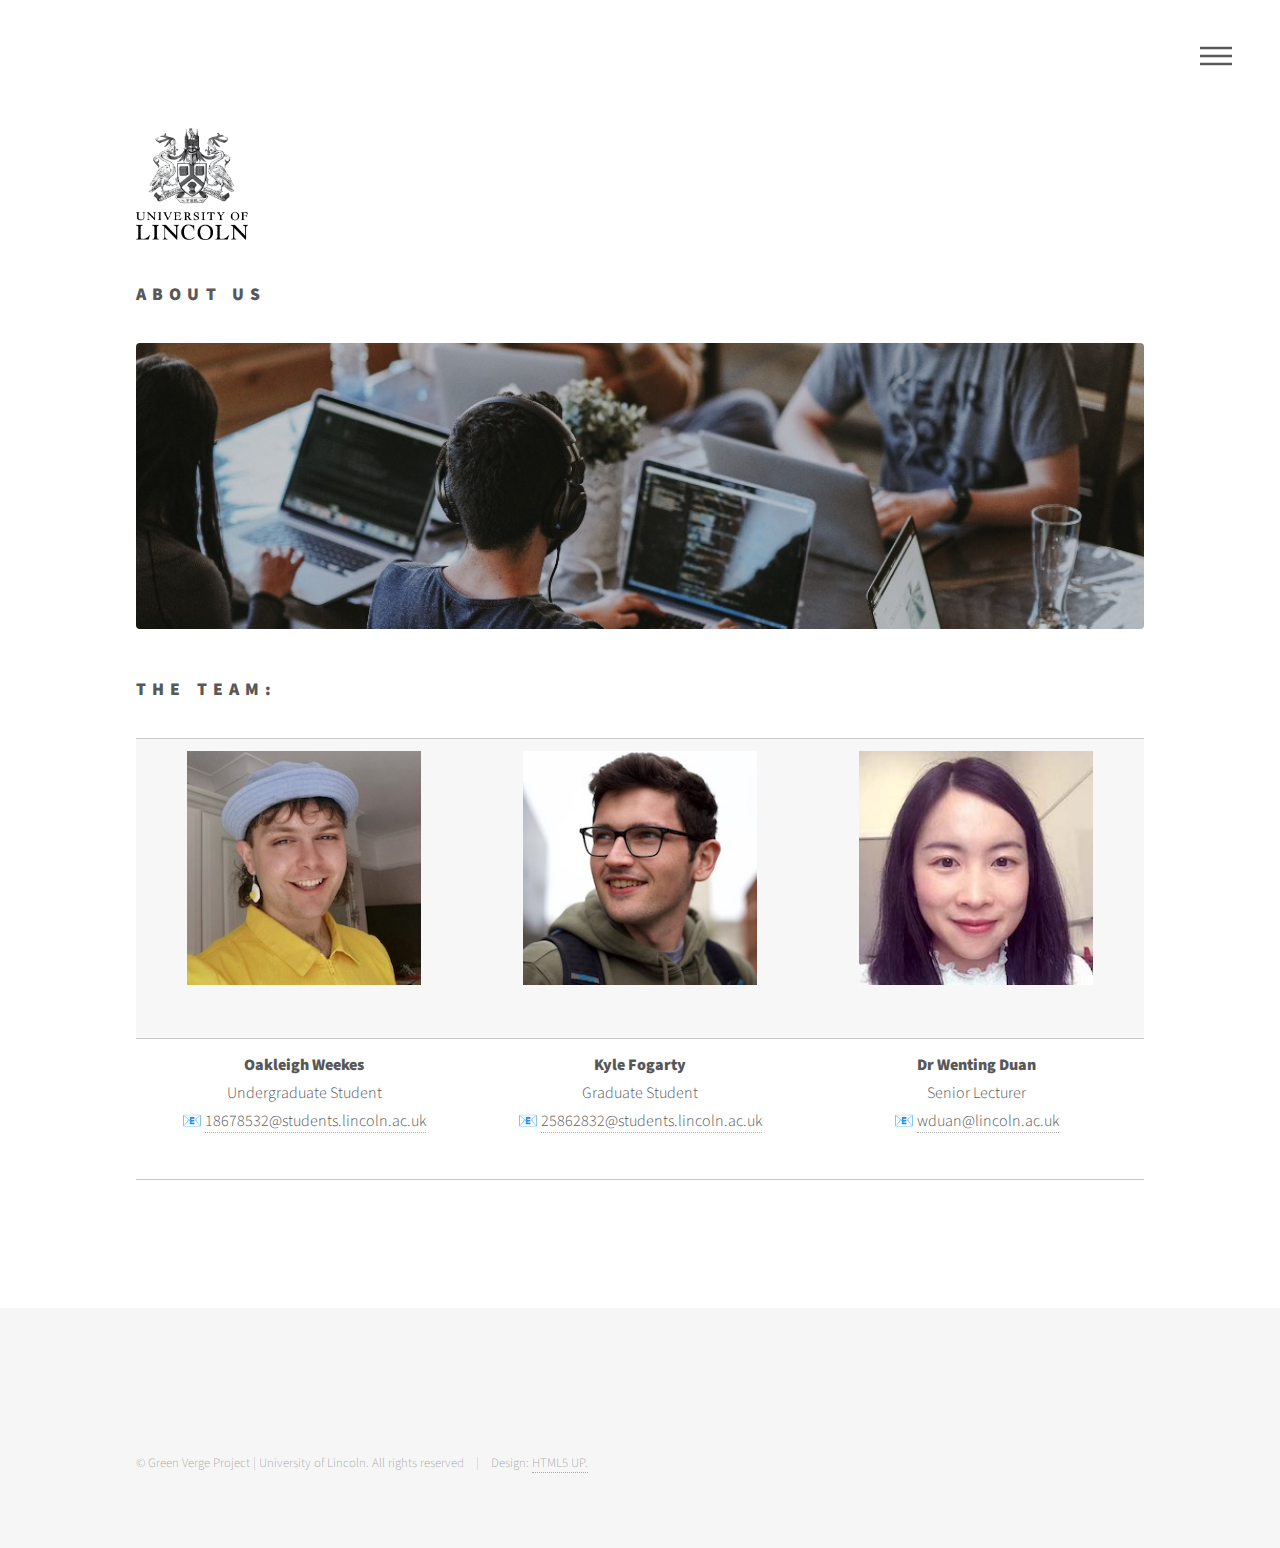
==== commit 1c6ae4bf: "Update about.html" ====
--- a/about.html
+++ b/about.html
@@ -81,14 +81,14 @@
 							  </table>-->
 							  <table>
 								<tr>
-								  <td style="width: 250px;"><img src="images/Oakleigh.jpg" alt=""/></td>
-								  <td style="width: 250px;"><img src="images/Kyle.jpg" alt=""/></td>
-								  <td style="width: 250px;"><img src="images/Wenting.jpeg" alt=""/></td>
+								  <td> <p style="text-align:center;"><img src="images/Oakleigh.jpg" width="75%"></p></td>
+								  <td> <p style="text-align:center;"><img src="images/Kyle.jpg" width="75%"></p></td>
+								  <td> <p style="text-align:center;"><img src="images/Wenting.jpeg" width="75%"></p></td>
 								</tr>
 								<tr>
-									<td><p  style="text-align:center;"> <strong>Oakleigh Weekes </strong><br> Undergraduate Student</p> </td>
+									<td><p  style="text-align:center;"> <strong>Oakleigh Weekes </strong><br> Undergraduate Student   <br> 📧 <a href="mailto:18678532@students.lincoln.ac.uk">18678532@students.lincoln.ac.uk</a> </p> </td>
 									<td><p  style="text-align:center;"> <strong>Kyle Fogarty</strong> <br> Graduate Student <br> 📧 <a href="mailto:25862832@students.lincoln.ac.uk">25862832@students.lincoln.ac.uk</a></p></td>
-									<td><p  style="text-align:center;"> <strong>Dr Wenting Duan</strong> <br> Senior Lecturer </p></td>
+									<td><p  style="text-align:center;"> <strong>Dr Wenting Duan</strong> <br> Senior Lecturer <br> 📧 <a href="mailto:wduan@lincoln.ac.uk">wduan@lincoln.ac.uk</a> </p></td>
 								  </tr>
 								</table>
 						</div>
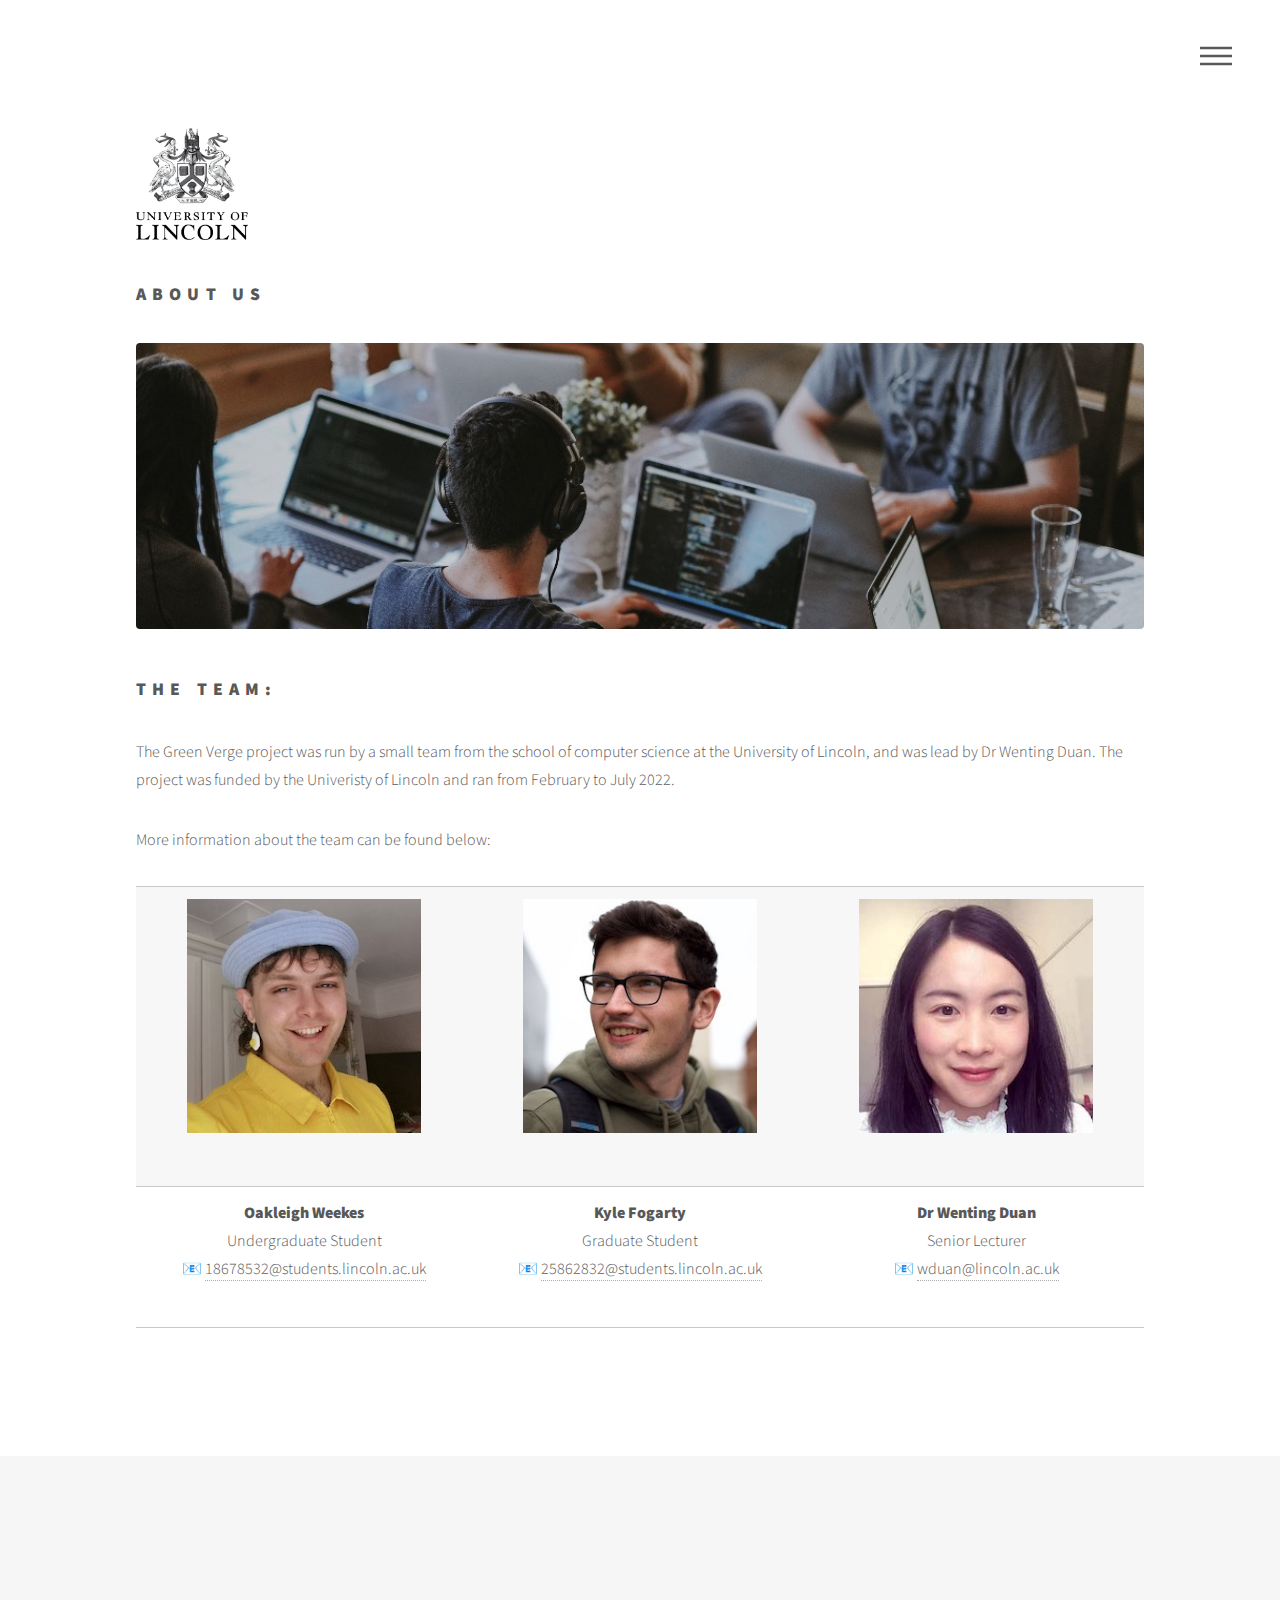
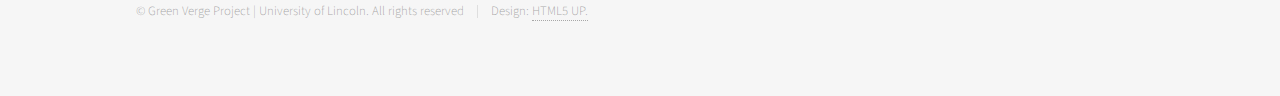
==== commit 4c6359d3: "Push to website" ====
--- a/about.html
+++ b/about.html
@@ -40,6 +40,12 @@
 						<h2>Menu</h2>
 						<ul>
 							<li><a href="index.html">Home</a></li>
+							<li><a href="project_summary.html">Project Introduction</a></li>
+							<li><a href="dataset.html">Dataset and Annotations</a></li>
+							<li><a href="deep_learning.html">Object Detection Model</a></li>
+							<li><a href="mapping.html">Mapping</a></li>
+							<li><a href="future.html">Future Work</a></li>
+							<li><a href="about.html">About Us / Contact</a></li>
 			
 						</ul>
 					</nav>
@@ -50,7 +56,12 @@
 							<h2>About Us</h2>
 							<span class="image main"><img src="images/about_banner.jpg" alt="" /></span>
 							<h2>The Team: </h2>
-
+							<p> The Green Verge project was run by a small team from
+								the school of computer science at the University of Lincoln, and was
+								lead by Dr Wenting Duan. The project was funded by the Univeristy of Lincoln and ran from
+								February to July 2022.
+							</p>
+							<p>More information about the team can be found below:</p>
 							<!-- <h2>Oakleigh Weekes</h2>
 							<p><span class="image left"><img src="images/Oakleigh.jpg" alt=""/></span> Oakleigh is Dr Wenting Duan specialises in computer vision, image processing, and medical image analysis, with her main research work focusing on object detection, image segmentation, multi-modal fusion, and explainable artificial intelligence. Real world applications of this research include biomarker detection from exhaled condensates for COPD patients, AI classification of potato diseases, and automatic ultrasound foetal biometric measurements. </p>
 						</div>
@@ -83,7 +94,7 @@
 								<tr>
 								  <td> <p style="text-align:center;"><img src="images/Oakleigh.jpg" width="75%"></p></td>
 								  <td> <p style="text-align:center;"><img src="images/Kyle.jpg" width="75%"></p></td>
-								  <td> <p style="text-align:center;"><img src="images/Wenting.jpeg" width="75%"></p></td>
+								  <td> <p style="text-align:center;"><img src="images/Wenting.jpg" width="75%"></p></td>
 								</tr>
 								<tr>
 									<td><p  style="text-align:center;"> <strong>Oakleigh Weekes </strong><br> Undergraduate Student   <br> 📧 <a href="mailto:18678532@students.lincoln.ac.uk">18678532@students.lincoln.ac.uk</a> </p> </td>
